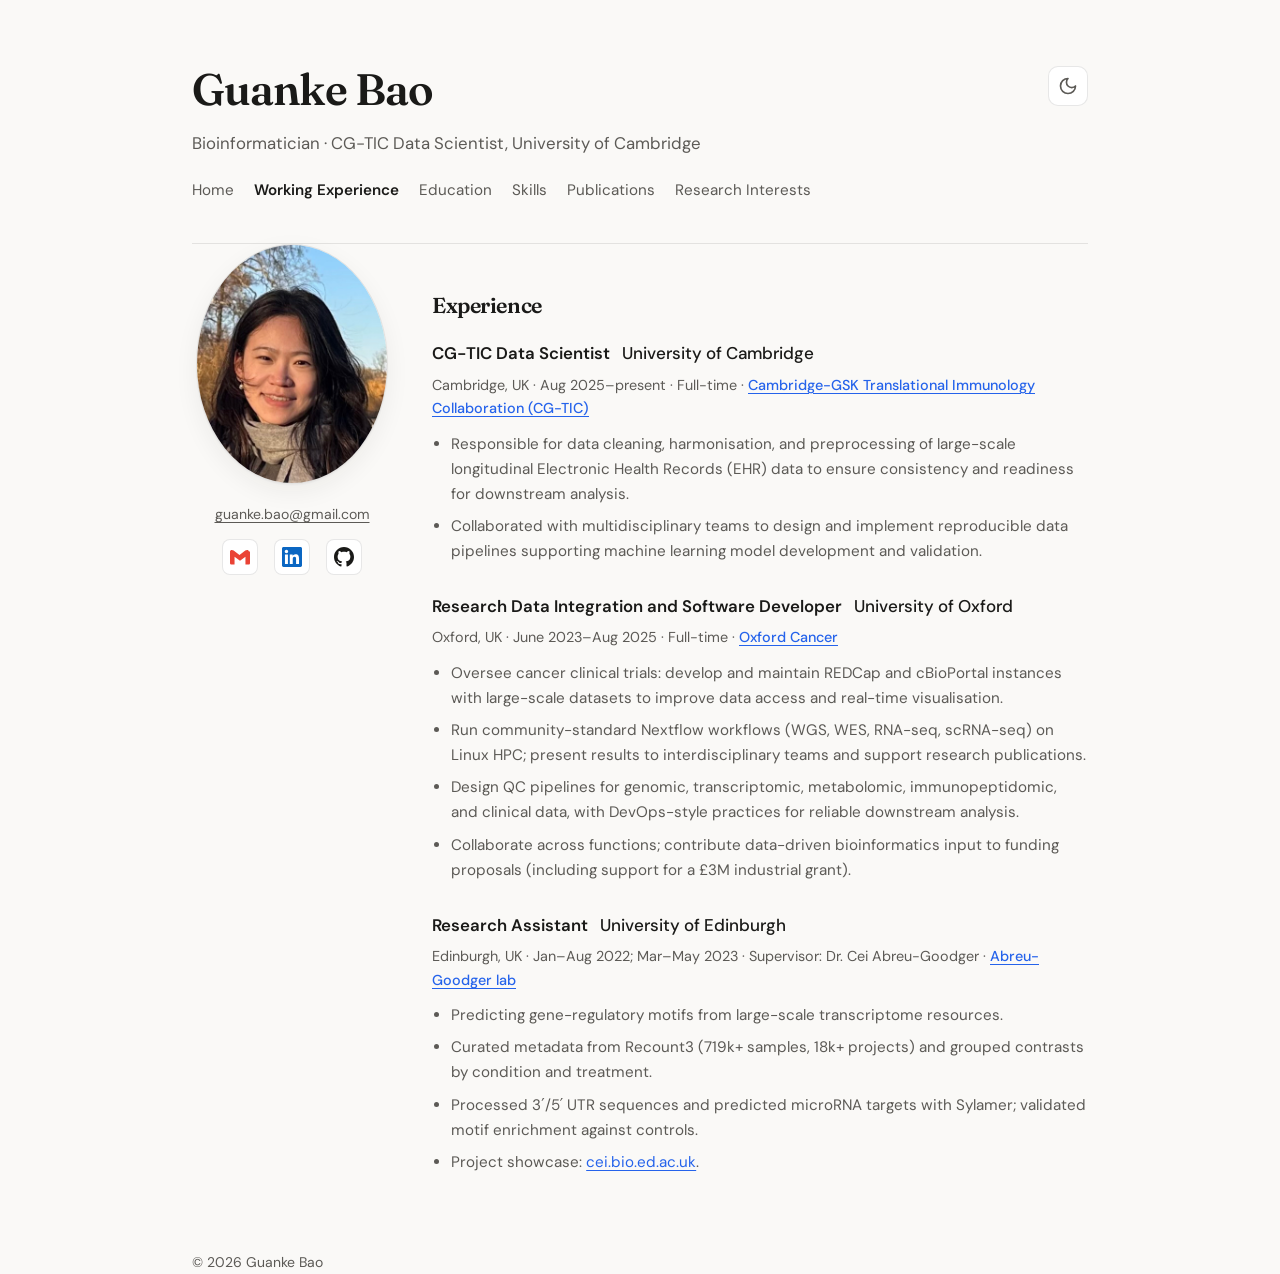
==== experience.html @ c2222c2c "set up inital website" ====
<!DOCTYPE html>
<html lang="en">
<head>
  <meta charset="UTF-8" />
  <meta name="viewport" content="width=device-width, initial-scale=1.0" />
  <script>
  (function(){try{var t=localStorage.getItem("theme");if(t!=="light"&&t!=="dark"&&t!=="auto")t="auto";document.documentElement.setAttribute("data-theme",t);}catch(e){document.documentElement.setAttribute("data-theme","auto");}})();
  </script>
  <meta name="description" content="Professional experience — Guanke Bao: Cambridge CG-TIC, Oxford Cancer, University of Edinburgh." />
  <title>Experience — Guanke Bao</title>
  <link rel="preconnect" href="https://fonts.googleapis.com" />
  <link rel="preconnect" href="https://fonts.gstatic.com" crossorigin />
  <link href="https://fonts.googleapis.com/css2?family=DM+Sans:ital,opsz,wght@0,9..40,400;0,9..40,500;0,9..40,600&family=Fraunces:ital,opsz,wght@0,9..144,600;0,9..144,700&display=swap" rel="stylesheet" />
  <link rel="stylesheet" href="css/style.css" />
</head>
<body>
  <a class="skip-link" href="#main">Skip to content</a>

  <div class="wrap wrap--with-sidebar">
    <div id="site-header-root"></div>

    <div class="layout-inner">
      <div id="sidebar-root"></div>

      <main id="main">
      <section id="experience" aria-labelledby="experience-heading">
        <h2 id="experience-heading">Experience</h2>

        <article class="role">
          <div class="role-header">
            <h3 class="role-title">CG-TIC Data Scientist</h3>
            <span class="role-org">University of Cambridge</span>
          </div>
          <p class="role-meta">
            Cambridge, UK · Aug 2025–present · Full-time ·
            <a href="https://www.med.cam.ac.uk/cg-tic" rel="noopener noreferrer">Cambridge-GSK Translational Immunology Collaboration (CG-TIC)</a>
          </p>
          <ul class="bullet-list">
            <li>Responsible for data cleaning, harmonisation, and preprocessing of large-scale longitudinal Electronic Health Records (EHR) data to ensure consistency and readiness for downstream analysis.</li>
            <li>Collaborated with multidisciplinary teams to design and implement reproducible data pipelines supporting machine learning model development and validation.</li>
          </ul>
        </article>

        <article class="role">
          <div class="role-header">
            <h3 class="role-title">Research Data Integration and Software Developer</h3>
            <span class="role-org">University of Oxford</span>
          </div>
          <p class="role-meta">
            Oxford, UK · June 2023–Aug 2025 · Full-time ·
            <a href="https://www.cancer.ox.ac.uk/" rel="noopener noreferrer">Oxford Cancer</a>
          </p>
          <ul class="bullet-list">
            <li>Oversee cancer clinical trials: develop and maintain REDCap and cBioPortal instances with large-scale datasets to improve data access and real-time visualisation.</li>
            <li>Run community-standard Nextflow workflows (WGS, WES, RNA-seq, scRNA-seq) on Linux HPC; present results to interdisciplinary teams and support research publications.</li>
            <li>Design QC pipelines for genomic, transcriptomic, metabolomic, immunopeptidomic, and clinical data, with DevOps-style practices for reliable downstream analysis.</li>
            <li>Collaborate across functions; contribute data-driven bioinformatics input to funding proposals (including support for a £3M industrial grant).</li>
          </ul>
        </article>

        <article class="role">
          <div class="role-header">
            <h3 class="role-title">Research Assistant</h3>
            <span class="role-org">University of Edinburgh</span>
          </div>
          <p class="role-meta">
            Edinburgh, UK · Jan–Aug 2022; Mar–May 2023 ·
            Supervisor: Dr. Cei Abreu-Goodger ·
            <a href="https://cei.bio.ed.ac.uk/wp/people/" rel="noopener noreferrer">Abreu-Goodger lab</a>
          </p>
          <ul class="bullet-list">
            <li>Predicting gene-regulatory motifs from large-scale transcriptome resources.</li>
            <li>Curated metadata from Recount3 (719k+ samples, 18k+ projects) and grouped contrasts by condition and treatment.</li>
            <li>Processed 3′/5′ UTR sequences and predicted microRNA targets with Sylamer; validated motif enrichment against controls.</li>
            <li>Project showcase: <a href="https://cei.bio.ed.ac.uk/msc_project/production/" rel="noopener noreferrer">cei.bio.ed.ac.uk</a>.</li>
          </ul>
        </article>
      </section>
    </main>

    </div>

    <footer class="site-footer">
      <p class="footer-copy">© <span id="year"></span> Guanke Bao</p>
    </footer>
  </div>

  <script src="js/theme.js" defer></script>
  <script src="js/header.js" defer></script>
  <script src="js/sidebar.js" defer></script>
  <script>
    document.getElementById("year").textContent = new Date().getFullYear();
  </script>
</body>
</html>
---- css/style.css ----
/* Personal site — theme variables (light default) */
:root,
html[data-theme="light"] {
  color-scheme: light;
  --bg: #faf9f7;
  --bg-elevated: #ffffff;
  --text: #1a1a18;
  --muted: #5c5a56;
  --accent: #2563eb;
  --accent-soft: rgba(37, 99, 235, 0.08);
  --accent-hover: #1d4ed8;
  --border: rgba(26, 26, 24, 0.1);
  --radius: 12px;
  --shadow: 0 1px 2px rgba(26, 26, 24, 0.04), 0 8px 24px rgba(26, 26, 24, 0.06);
  --font-sans: "DM Sans", system-ui, -apple-system, sans-serif;
  --font-display: "Fraunces", Georgia, "Times New Roman", serif;
  --max: 720px;
  --skip-fg: #faf9f7;
  --skip-bg: #1a1a18;
}

html[data-theme="dark"] {
  color-scheme: dark;
  --bg: #141413;
  --bg-elevated: #1c1c1a;
  --text: #f2f1ed;
  --muted: #a8a59c;
  --accent: #7c9cff;
  --accent-soft: rgba(124, 156, 255, 0.12);
  --accent-hover: #a8bfff;
  --border: rgba(255, 255, 255, 0.1);
  --shadow: 0 1px 2px rgba(0, 0, 0, 0.2), 0 8px 28px rgba(0, 0, 0, 0.35);
  --skip-fg: #1a1a18;
  --skip-bg: #f2f1ed;
}

@media (prefers-color-scheme: dark) {
  html[data-theme="auto"] {
    color-scheme: dark;
    --bg: #141413;
    --bg-elevated: #1c1c1a;
    --text: #f2f1ed;
    --muted: #a8a59c;
    --accent: #7c9cff;
    --accent-soft: rgba(124, 156, 255, 0.12);
    --accent-hover: #a8bfff;
    --border: rgba(255, 255, 255, 0.1);
    --shadow: 0 1px 2px rgba(0, 0, 0, 0.2), 0 8px 28px rgba(0, 0, 0, 0.35);
    --skip-fg: #1a1a18;
    --skip-bg: #f2f1ed;
  }
}

@media (prefers-color-scheme: light) {
  html[data-theme="auto"] {
    color-scheme: light;
  }
}

*,
*::before,
*::after {
  box-sizing: border-box;
}

html {
  scroll-behavior: smooth;
}

body {
  margin: 0;
  min-height: 100vh;
  font-family: var(--font-sans);
  font-size: 1.0625rem;
  line-height: 1.65;
  color: var(--text);
  background: var(--bg);
  -webkit-font-smoothing: antialiased;
}

a {
  color: var(--accent);
  text-decoration-thickness: 1px;
  text-underline-offset: 3px;
  transition: color 0.15s ease;
}

a:hover {
  color: var(--accent-hover);
}

.skip-link {
  position: absolute;
  left: -9999px;
  z-index: 999;
  padding: 0.75rem 1rem;
  background: var(--skip-bg);
  color: var(--skip-fg);
}

.skip-link:focus {
  left: 1rem;
  top: 1rem;
}

.wrap {
  max-width: var(--max);
  margin: 0 auto;
  padding: 0 0 0 0;
}

.wrap--with-sidebar {
  max-width: min(56rem, 100%);
}

.layout-inner {
  display: flex;
  flex-direction: column;
  gap: 1.75rem;
  align-items: stretch;
}

.layout-inner > main {
  flex: 1;
  min-width: 0;
}

.sidebar {
  flex-shrink: 0;
  /* Allow flex item to shrink below the image’s intrinsic width (large source file). */
  min-width: 0;
}

.sidebar-inner {
  display: flex;
  flex-direction: column;
  align-items: center;
  text-align: center;
  gap: 0.85rem;
  padding: 0 0.25rem;
}

.sidebar-portrait-link {
  display: block;
  width: min(200px, 52vw);
  max-width: 100%;
  margin-inline: auto;
  text-decoration: none;
}

.sidebar-portrait-link:hover .sidebar-portrait {
  border-color: var(--accent);
}

.sidebar .sidebar-portrait {
  width: min(200px, 100%);
  max-width: min(200px, 100%);
  min-width: 0;
  height: auto;
}

.sidebar-contact-line {
  margin: 0;
  font-size: 0.88rem;
  line-height: 1.4;
  word-break: break-word;
}

.sidebar-contact-line a {
  color: var(--muted);
}

.sidebar-contact-line a:hover {
  color: var(--accent-hover);
}

.sidebar-socials {
  justify-content: center;
  margin: 0;
  width: 100%;
}

.sidebar-fallback {
  margin: 0;
  font-size: 0.9rem;
  color: var(--muted);
}

@media (min-width: 720px) {
  .layout-inner {
    flex-direction: row;
    align-items: flex-start;
    gap: 2rem 2.5rem;
  }

  .sidebar {
    width: 200px;
    position: sticky;
    top: 1rem;
  }
}

/* Header */
.site-header {
  padding: 3.5rem 0 2.5rem;
  border-bottom: 1px solid var(--border);
}

.site-header-inner {
  display: flex;
  justify-content: space-between;
  align-items: flex-start;
  gap: 1rem 1.5rem;
}

.site-header-main {
  flex: 1;
  min-width: 0;
}

.theme-toggle {
  flex-shrink: 0;
  display: inline-flex;
  align-items: center;
  justify-content: center;
  width: 2.5rem;
  height: 2.5rem;
  margin-top: 0.15rem;
  padding: 0;
  border: 1px solid var(--border);
  border-radius: 10px;
  background: var(--bg-elevated);
  color: var(--muted);
  cursor: pointer;
  transition:
    color 0.15s ease,
    border-color 0.15s ease,
    background 0.15s ease;
}

.theme-toggle:hover {
  color: var(--accent);
  border-color: var(--accent);
  background: var(--accent-soft);
}

.theme-toggle-icon {
  width: 1.25rem;
  height: 1.25rem;
  display: block;
}

.name {
  font-family: var(--font-display);
  font-weight: 600;
  font-size: clamp(2rem, 5vw, 2.75rem);
  letter-spacing: -0.02em;
  line-height: 1.15;
  margin: 0 0 0.35em;
}

.name a {
  color: inherit;
  text-decoration: none;
}

.name a:hover {
  color: var(--muted);
}

.tagline {
  margin: 0 0 1.25rem;
  font-size: 1.05rem;
  color: var(--muted);
}

.nav {
  display: flex;
  flex-wrap: wrap;
  gap: 0.5rem 1.25rem;
  font-size: 0.95rem;
}

.nav a {
  color: var(--muted);
  text-decoration: none;
}

.nav a:hover {
  color: var(--accent);
}

.nav a[aria-current="page"] {
  color: var(--text);
  font-weight: 600;
}

/* Sections */
section {
  padding: 2.75rem 0;
  border-bottom: 1px solid var(--border);
}

section:last-of-type {
  border-bottom: none;
}

section h2 {
  font-family: var(--font-display);
  font-size: 1.35rem;
  font-weight: 600;
  letter-spacing: -0.02em;
  margin: 0 0 1rem;
}

/* Home portrait */
.about-intro {
  display: flex;
  flex-direction: column;
  align-items: center;
  gap: 1.5rem;
}

.about-photo-block {
  display: flex;
  flex-direction: column;
  align-items: center;
  gap: 1rem;
  width: min(220px, 52vw);
  flex-shrink: 0;
}

.portrait {
  width: 100%;
  height: auto;
  aspect-ratio: 4 / 5;
  object-fit: cover;
  object-position: center center;
  border-radius: 50%;
  box-shadow: var(--shadow);
  border: 1px solid var(--border);
}

/* Sidebar: override generic .portrait — flex min-width:auto would otherwise use the photo’s intrinsic width */
.sidebar img.portrait {
  width: min(200px, 100%);
  max-width: min(200px, 100%);
}

.footer-socials.about-under-photo {
  justify-content: center;
  margin: 0;
  width: 100%;
}

.about-copy {
  width: 100%;
  min-width: 0;
}

.about-copy h2 {
  text-align: center;
}

.about-copy .lead {
  margin-top: 0;
}

@media (min-width: 560px) {
  .about-intro {
    flex-direction: row;
    align-items: flex-start;
    gap: 2rem;
  }

  .about-photo-block {
    width: 200px;
  }

  .about-copy h2 {
    text-align: left;
  }
}

.lead {
  font-size: 1.125rem;
  color: var(--muted);
  margin: 0 0 1rem;
}

.note {
  margin-top: 1rem;
  font-size: 0.95rem;
  color: var(--muted);
}

p {
  margin: 0 0 1rem;
}

p:last-child {
  margin-bottom: 0;
}

/* Project cards */
.project-list {
  list-style: none;
  margin: 0;
  padding: 0;
  display: flex;
  flex-direction: column;
  gap: 1rem;
}

.project-card {
  background: var(--bg-elevated);
  border: 1px solid var(--border);
  border-radius: var(--radius);
  padding: 1.15rem 1.25rem;
  box-shadow: var(--shadow);
}

.project-card h3 {
  font-size: 1.05rem;
  font-weight: 600;
  margin: 0 0 0.35rem;
}

.project-card p {
  font-size: 0.95rem;
  color: var(--muted);
  margin: 0;
}

.project-card a {
  font-weight: 500;
}

/* Experience & education */
.role {
  margin-bottom: 1.75rem;
}

.role:last-child {
  margin-bottom: 0;
}

.role-header {
  display: flex;
  flex-wrap: wrap;
  align-items: baseline;
  gap: 0.35rem 0.75rem;
  margin-bottom: 0.35rem;
}

.role-title {
  font-size: 1.05rem;
  font-weight: 600;
  margin: 0;
}

.role-org {
  font-weight: 500;
  color: var(--text);
}

.role-meta {
  font-size: 0.9rem;
  color: var(--muted);
  margin: 0 0 0.65rem;
}

.role-meta a {
  font-weight: 500;
}

.bullet-list {
  margin: 0;
  padding-left: 1.2rem;
  color: var(--muted);
  font-size: 0.95rem;
}

.bullet-list li {
  margin-bottom: 0.45rem;
}

.bullet-list li:last-child {
  margin-bottom: 0;
}

.edu-block {
  margin-bottom: 1.25rem;
}

.edu-block:last-child {
  margin-bottom: 0;
}

.edu-block h3 {
  font-size: 1.05rem;
  font-weight: 600;
  margin: 0 0 0.2rem;
}

.edu-meta {
  font-size: 0.9rem;
  color: var(--muted);
  margin: 0 0 0.5rem;
}

/* Publications */
.pub-list,
.talk-list {
  margin: 0;
  padding-left: 1.2rem;
  font-size: 0.95rem;
  color: var(--muted);
}

.pub-list li,
.talk-list li {
  margin-bottom: 0.65rem;
}

.pub-list li:last-child,
.talk-list li:last-child {
  margin-bottom: 0;
}

.pub-authors {
  color: var(--text);
}

.subsection-title {
  font-family: var(--font-sans);
  font-size: 1rem;
  font-weight: 600;
  margin: 0 0 0.5rem;
}

#publications h3.subsection-title ~ h3.subsection-title {
  margin-top: 1.25rem;
}

/* Skills */
.skill-grid {
  display: grid;
  gap: 0.85rem 1.5rem;
}

@media (min-width: 520px) {
  .skill-grid {
    grid-template-columns: 1fr 1fr;
  }
}

.skill-group h3 {
  font-family: var(--font-sans);
  font-size: 0.8rem;
  font-weight: 600;
  text-transform: uppercase;
  letter-spacing: 0.06em;
  color: var(--muted);
  margin: 0 0 0.35rem;
}

.skill-group p {
  font-size: 0.95rem;
  color: var(--text);
  margin: 0;
}

/* Contact */
.contact-links {
  display: flex;
  flex-wrap: wrap;
  gap: 0.75rem 1.5rem;
  margin-top: 0.5rem;
}

.contact-links a {
  font-weight: 500;
}

.contact-socials {
  list-style: none;
  margin: 1rem 0 0;
  padding: 0;
  display: flex;
  flex-direction: column;
  gap: 0.85rem;
}

@media (min-width: 480px) {
  .contact-socials {
    flex-direction: row;
    flex-wrap: wrap;
  }
}

.contact-card {
  display: flex;
  flex-direction: column;
  align-items: flex-start;
  gap: 0.35rem;
  padding: 1rem 1.15rem;
  min-width: min(100%, 220px);
  flex: 1 1 200px;
  border-radius: var(--radius);
  border: 1px solid var(--border);
  background: var(--bg-elevated);
  box-shadow: var(--shadow);
  text-decoration: none;
  color: inherit;
  transition: border-color 0.15s ease, box-shadow 0.15s ease;
}

.contact-card:hover {
  border-color: var(--accent);
  box-shadow: 0 2px 8px var(--accent-soft);
}

.contact-card:hover .contact-card-label {
  color: var(--accent);
}

.contact-card--github .contact-card-icon {
  color: var(--text);
}

.contact-card-icon {
  display: flex;
  align-items: center;
  justify-content: center;
  width: 40px;
  height: 40px;
}

.contact-card-icon svg {
  width: 36px;
  height: 36px;
  display: block;
}

.contact-card-label {
  font-weight: 600;
  font-size: 1rem;
  color: var(--text);
}

.contact-card-hint {
  font-size: 0.85rem;
  color: var(--muted);
  word-break: break-all;
}

/* Footer social icons */
.footer-socials {
  display: flex;
  flex-wrap: wrap;
  align-items: center;
  gap: 0.65rem 1rem;
  margin-bottom: 0.75rem;
}

.footer-social {
  display: inline-flex;
  align-items: center;
  justify-content: center;
  width: 2.25rem;
  height: 2.25rem;
  border-radius: 8px;
  border: 1px solid var(--border);
  background: var(--bg-elevated);
  transition: border-color 0.15s ease, transform 0.15s ease;
}

.footer-social:hover {
  border-color: var(--accent);
  transform: translateY(-1px);
}

.footer-social-icon {
  width: 1.25rem;
  height: 1.25rem;
  display: block;
}

.footer-social--github {
  color: var(--text);
}

.footer-social--github .footer-social-icon path {
  fill: currentColor;
}

/* Footer */
.site-footer {
  padding: 2rem 0 0;
  font-size: 0.875rem;
  color: var(--muted);
}

.site-footer .footer-copy {
  margin: 0;
}

@media (min-width: 540px) {
  .site-header {
    padding-top: 4rem;
  }
}
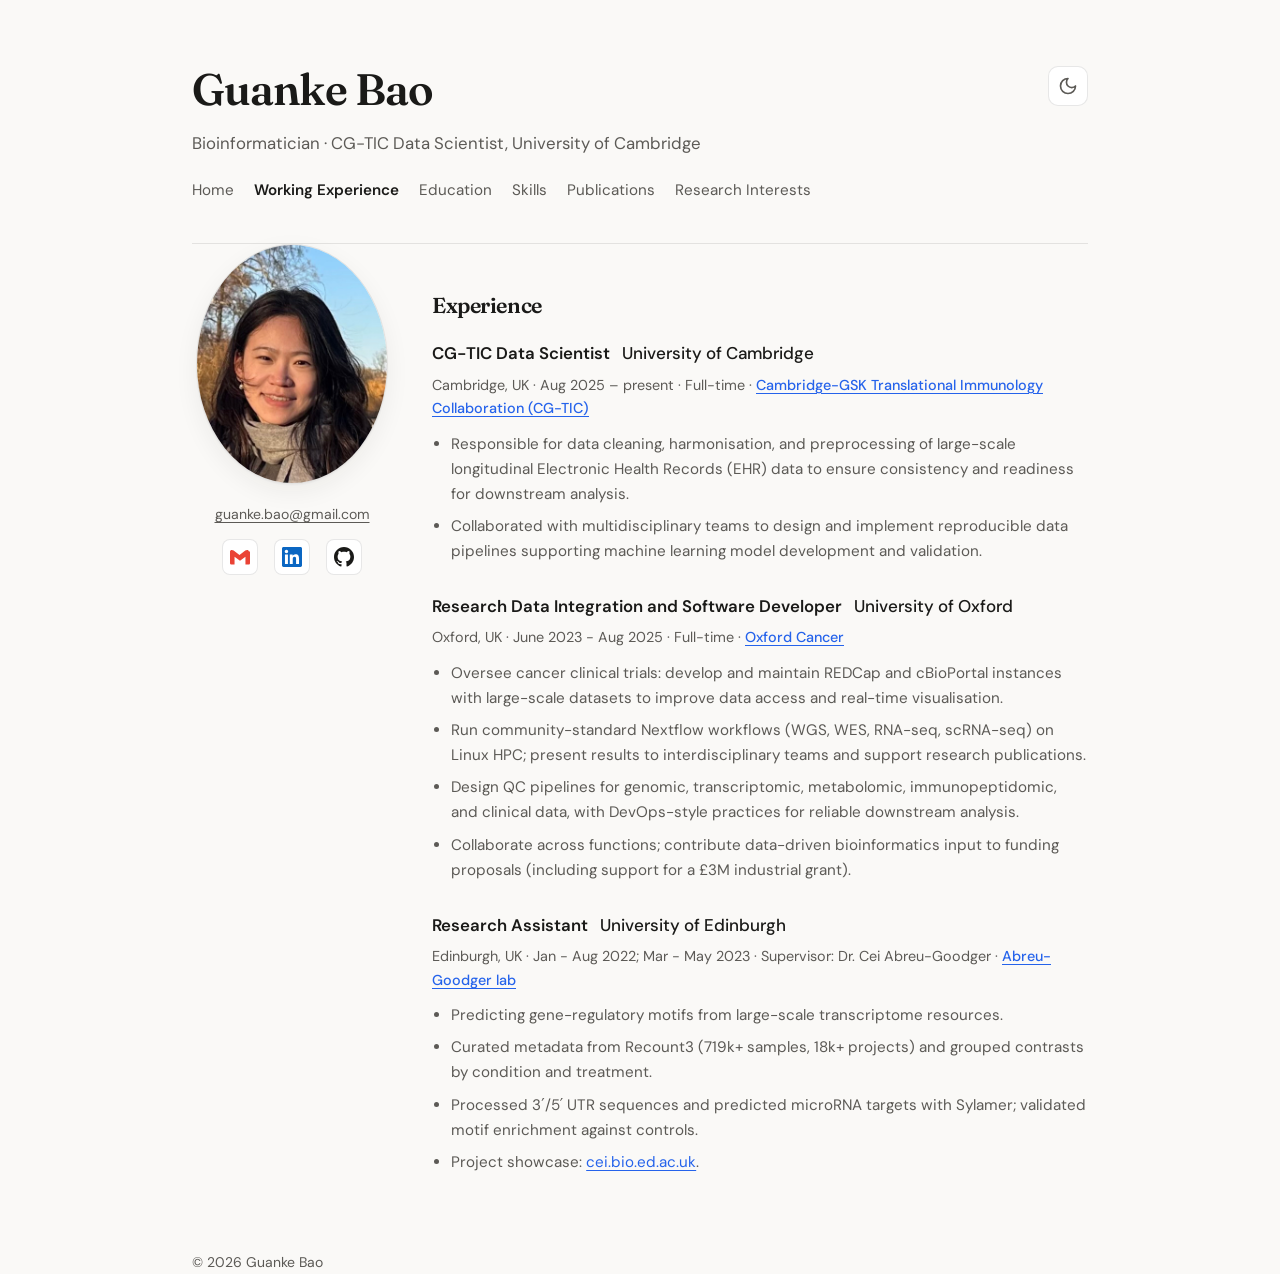
==== commit 3e02bb72: "content updates" ====
--- a/experience.html
+++ b/experience.html
@@ -32,7 +32,7 @@
             <span class="role-org">University of Cambridge</span>
           </div>
           <p class="role-meta">
-            Cambridge, UK · Aug 2025–present · Full-time ·
+            Cambridge, UK · Aug 2025 – present · Full-time ·
             <a href="https://www.med.cam.ac.uk/cg-tic" rel="noopener noreferrer">Cambridge-GSK Translational Immunology Collaboration (CG-TIC)</a>
           </p>
           <ul class="bullet-list">
@@ -47,7 +47,7 @@
             <span class="role-org">University of Oxford</span>
           </div>
           <p class="role-meta">
-            Oxford, UK · June 2023–Aug 2025 · Full-time ·
+            Oxford, UK · June 2023 - Aug 2025 · Full-time ·
             <a href="https://www.cancer.ox.ac.uk/" rel="noopener noreferrer">Oxford Cancer</a>
           </p>
           <ul class="bullet-list">
@@ -64,7 +64,7 @@
             <span class="role-org">University of Edinburgh</span>
           </div>
           <p class="role-meta">
-            Edinburgh, UK · Jan–Aug 2022; Mar–May 2023 ·
+            Edinburgh, UK · Jan - Aug 2022; Mar - May 2023 ·
             Supervisor: Dr. Cei Abreu-Goodger ·
             <a href="https://cei.bio.ed.ac.uk/wp/people/" rel="noopener noreferrer">Abreu-Goodger lab</a>
           </p>
